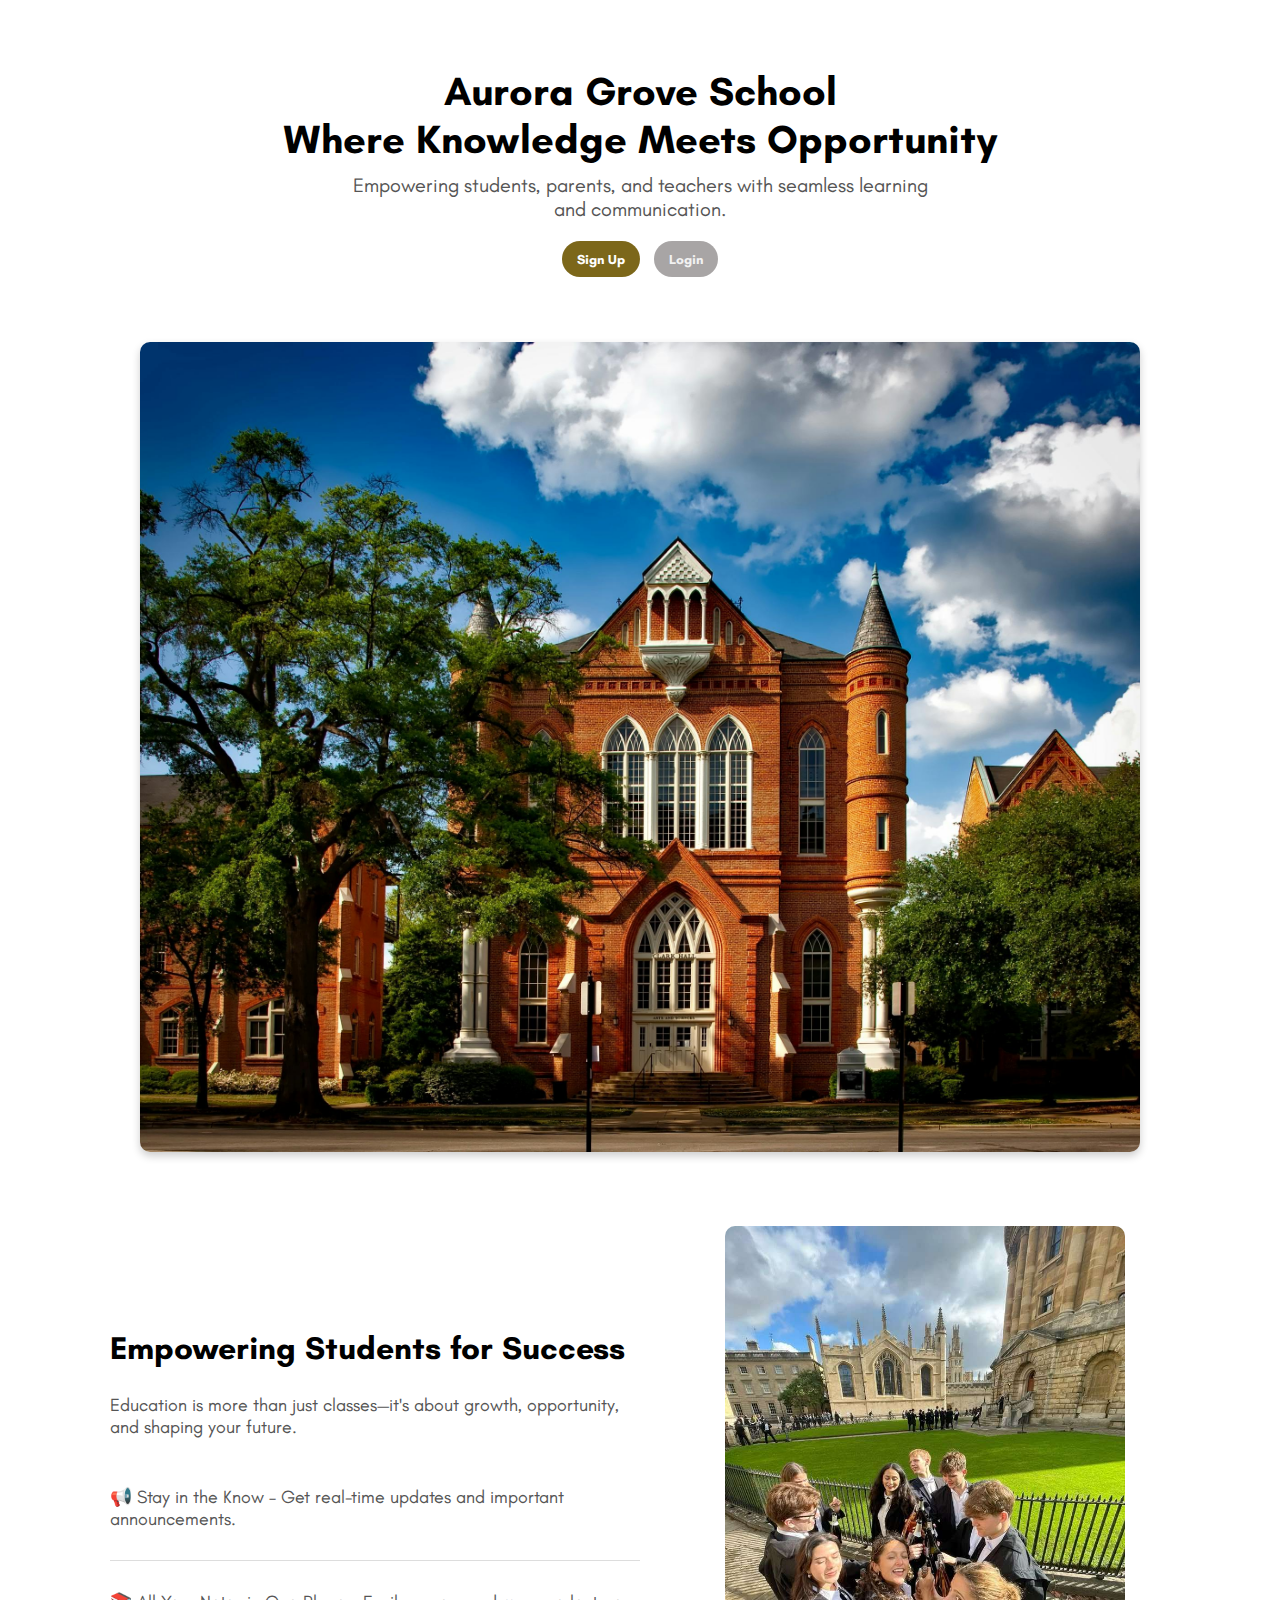
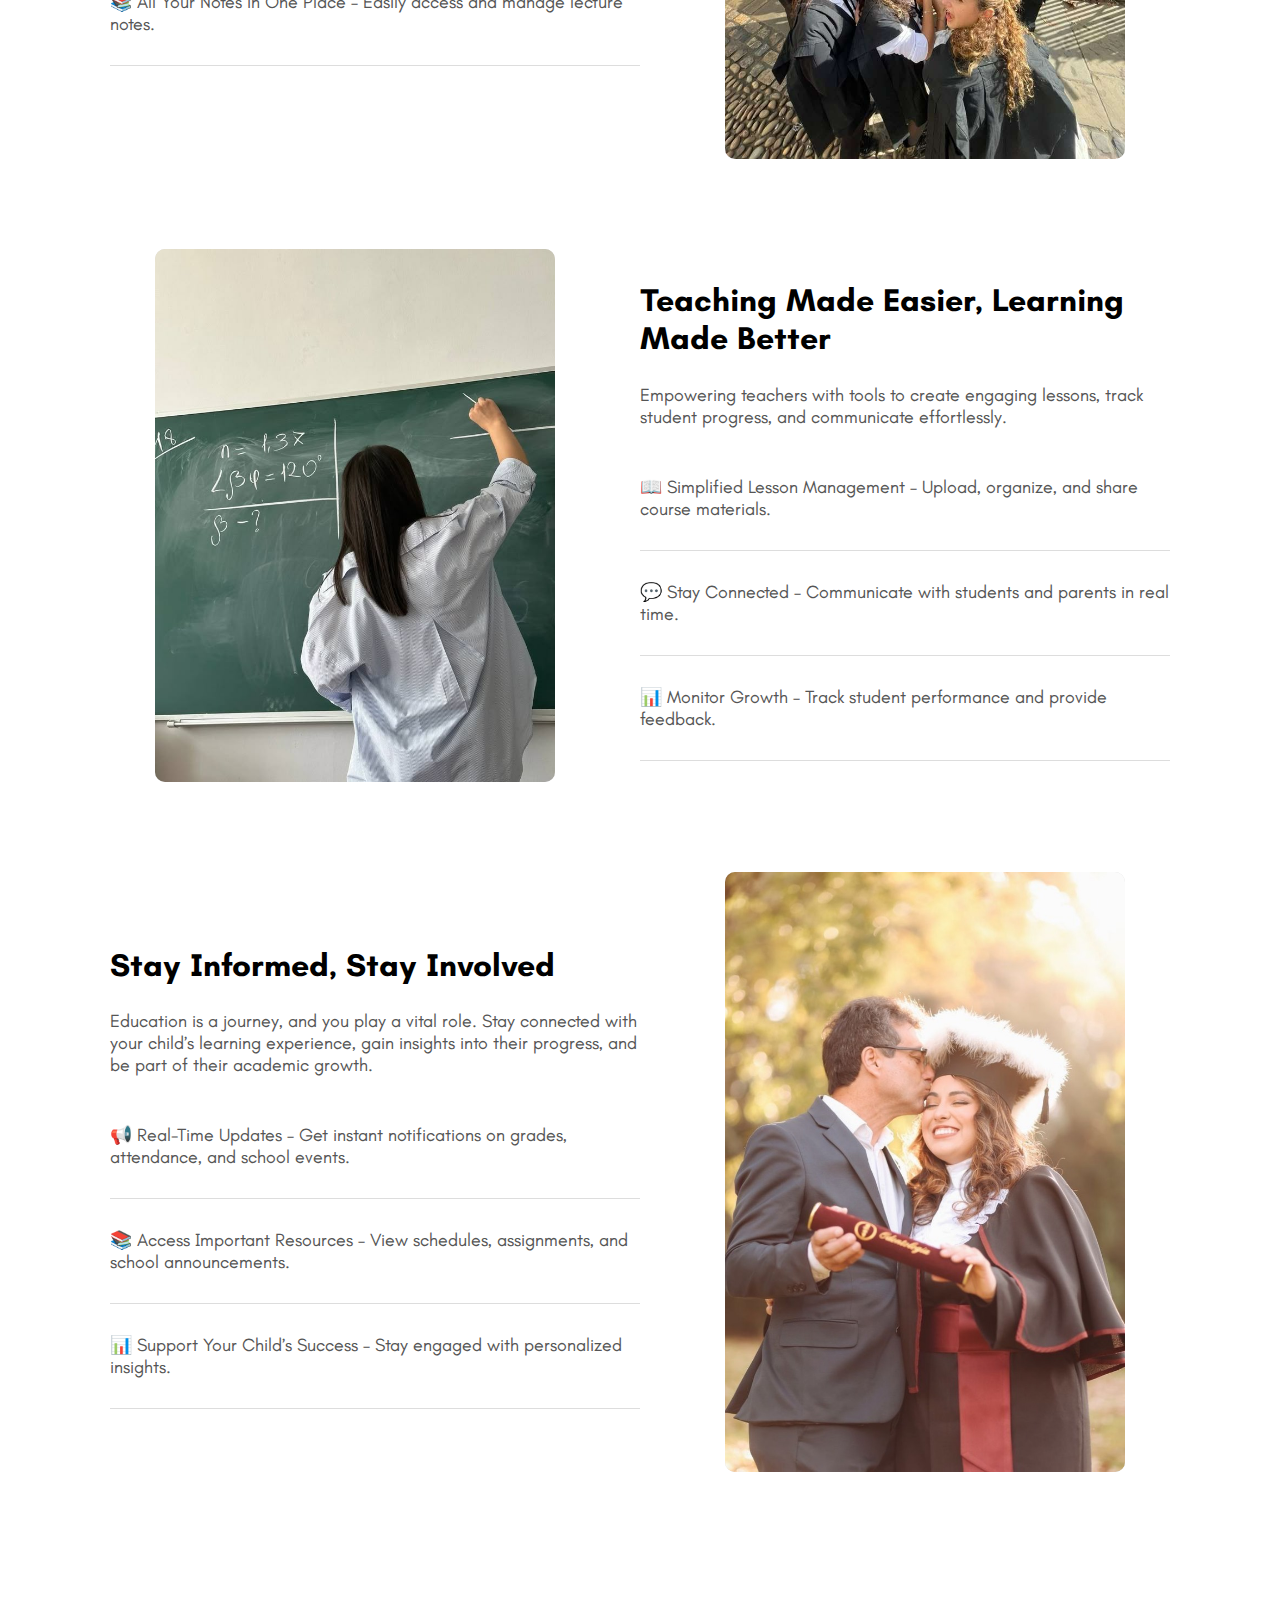
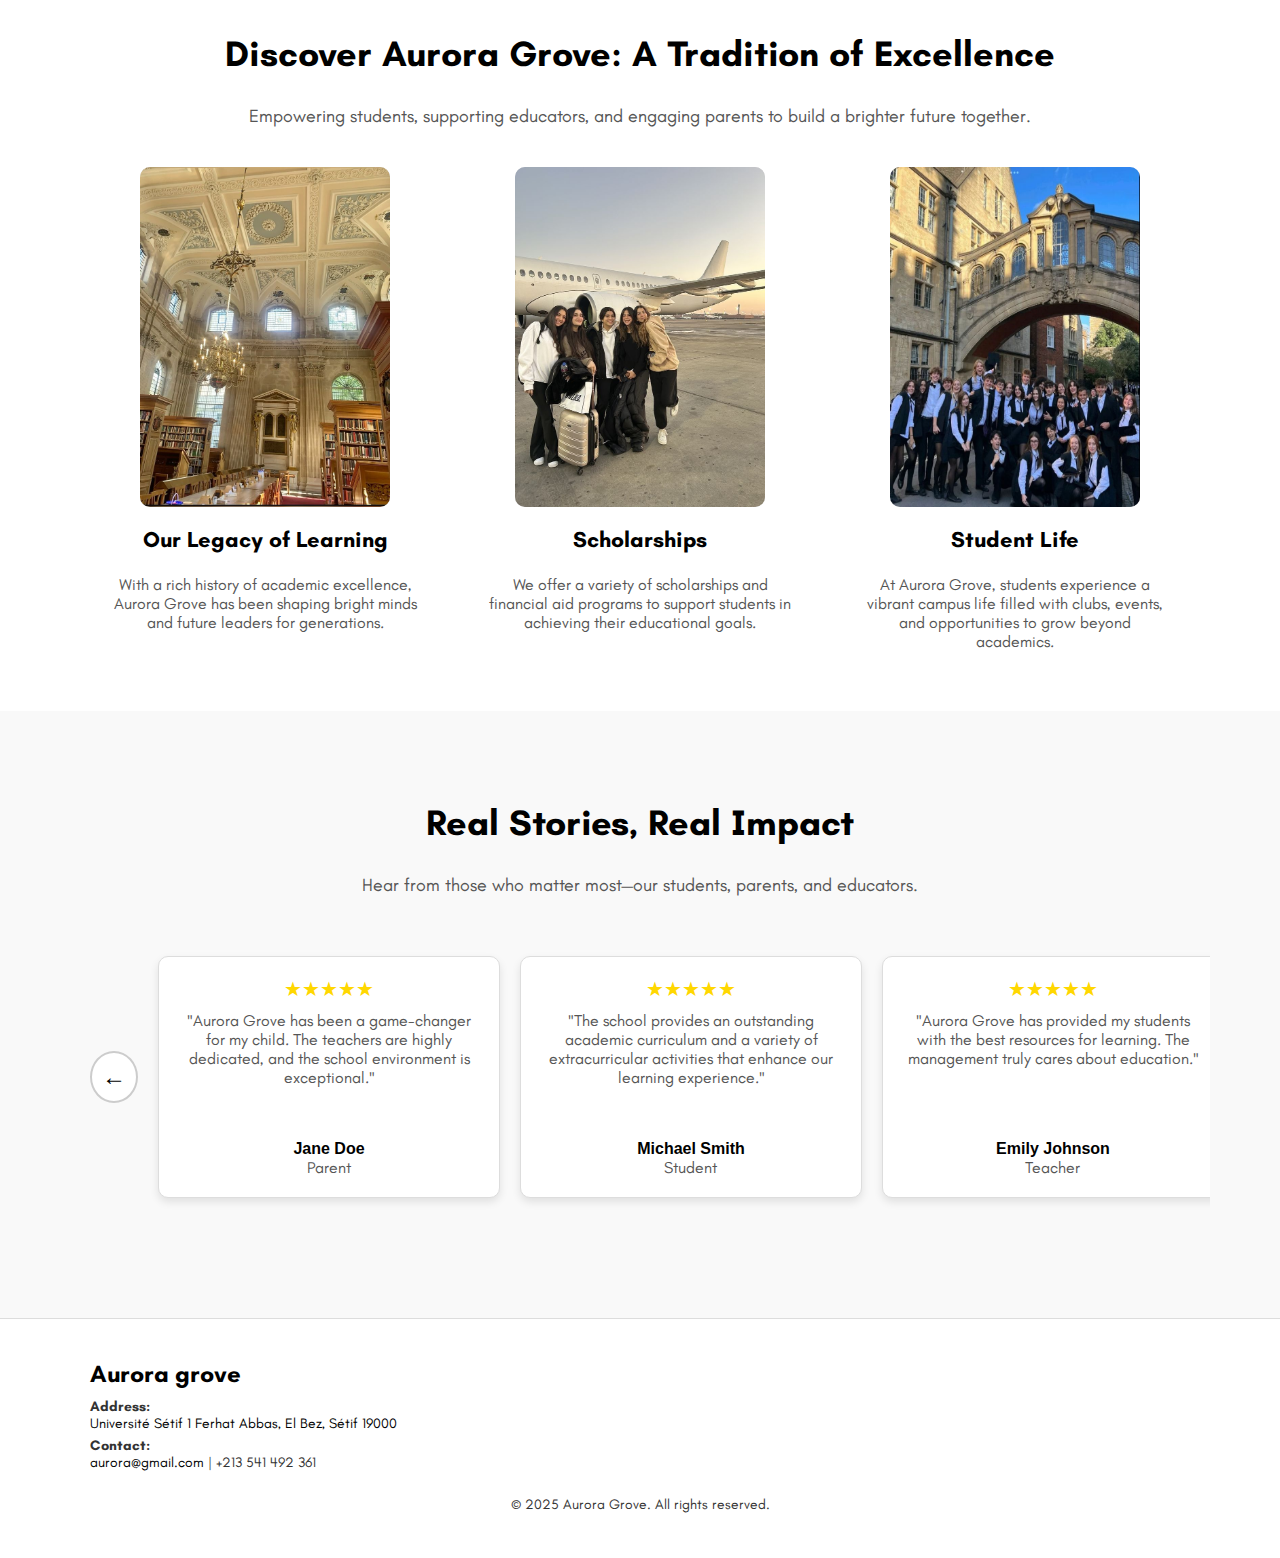
==== index.html @ b7ef1e0e "home page done" ====
<!DOCTYPE html>
<html lang="en">
<head>
    <meta charset="UTF-8">
    <meta name="viewport" content="width=device-width, initial-scale=1.0">
    <style>
        @import url('https://fonts.googleapis.com/css2?family=Teachers:ital,wght@0,400..800;1,400..800&display=swap');
    </style>
    <title>Aurora Grove University</title>
    <style>
        body {
    font-family: Arial, sans-serif;
    text-align: center;
    margin: 0;
    padding: 0;
}

.navbar {
    display: flex;
    justify-content: space-between;
    padding: 15px;
    background: #fff;
    border-bottom: 1px solid #ddd;
}

.logo {
    font-weight: bold;
}

.nav-links a {
    margin: 0 10px;
    text-decoration: none;
    color: black;
}

.hero {
    padding: 40px 20px;
}

.hero h1 {
    font-size: 40px;
    margin-bottom: 10px; 
    font-family: "Teachers", sans-serif;
}

.hero p {
    color: #555;
    font-size: 20px;
    max-width: 600px;
    margin: auto;
    font-family: "Teachers", sans-serif;
}

.buttons {
    margin-top: 15px;
}

.buttons button {
    padding: 10px 15px;
    border: none;
    cursor: pointer;
    margin: 5px;
    font-family: "Teachers", sans-serif;
    font-weight: bold;
}

.btn-primary {
    background: #7C671A;
    color: white;
    border-radius: 20px;
}

.btn-secondary {
    background: rgb(168, 165, 165);
    border: 1px solid black;
    color: #F2F2F2;
    border-radius: 20px;
}

.image-container {
    width: 80%;
    max-width: 1000px;
    margin: 20px auto;
}

.image-container img {
    width: 100%;
    height: auto;
    border-radius: 10px;
    box-shadow: 0 4px 8px rgba(0, 0, 0, 0.2);
}

/* Section Styling */

.info-section {
    display: flex;
    flex-wrap: wrap;
    justify-content: space-between;
    align-items: center;
    max-width: 1100px;
    margin: 50px auto;
    padding: 20px;
    text-align: left;
}

.teaching-section {
    display: flex;
    flex-wrap: wrap;
    justify-content: space-between;
    align-items: center;
    max-width: 1100px;
    margin: 50px auto;
    padding: 20px;
    text-align: left;
}

.involved-section {
    display: flex;
    flex-wrap: wrap;
    justify-content: space-between;
    align-items: center;
    max-width: 1100px;
    margin: 50px auto;
    padding: 20px;
    text-align: left;
}

.info-text {
    flex: 1;
    min-width: 300px;
    padding: 0 20px;
}

.teaching-text {
    flex: 1;
    min-width: 300px;
    padding: 0 20px;
}

.involved-text {
    flex: 1;
    min-width: 300px;
    padding: 0 20px;
}

.info-text h2 {
    font-size: 32px;
    font-weight: bold;
    font-family: "Teachers", sans-serif;
}

.teaching-text h2 {
    font-size: 32px;
    font-weight: bold;
    font-family: "Teachers", sans-serif;
}

.involved-text h2 {
    font-size: 32px;
    font-weight: bold;
    font-family: "Teachers", sans-serif;
}

.info-text p {
    font-size: 18px;
    color: #555;
    font-family: "Teachers", sans-serif;
}

.teaching-text p {
    font-size: 18px;
    color: #555;
    font-family: "Teachers", sans-serif;
}

.involved-text p {
    font-size: 18px;
    color: #555;
    font-family: "Teachers", sans-serif;
}

.info-links ul {
    list-style-type: none;
    padding: 0;
    font-family: "Teachers", sans-serif;
}

.teaching-links ul {
    list-style-type: none;
    padding: 0;
    font-family: "Teachers", sans-serif;
}

.involved-links ul {
    list-style-type: none;
    padding: 0;
    font-family: "Teachers", sans-serif;
}

.info-links ul li {
    font-size: 16px;
    color: black;
    padding: 12px 0;
    border-bottom: 1px solid #ddd;
}

.teaching-links ul li {
    font-size: 16px;
    color: black;
    padding: 12px 0;
    border-bottom: 1px solid #ddd;
}

.involved-links ul li {
    font-size: 16px;
    color: black;
    padding: 12px 0;
    border-bottom: 1px solid #ddd;
}





.info-image {
    flex: 1;
    min-width: 300px;
    display: flex;
    justify-content: center;
}

.teaching-image {
    flex: 1;
    min-width: 300px;
    display: flex;
    justify-content: center;
}

.involved-image {
    flex: 1;
    min-width: 300px;
    display: flex;
    justify-content: center;
}

.info-image img {
    max-width: 400px;
    width: 100%;
    height: auto;
    background: #ddd;
    border-radius: 10px;
}

.teaching-image img {
    max-width: 400px;
    width: 100%;
    height: auto;
    background: #ddd;
    border-radius: 10px;
}

.involved-image img {
    max-width: 400px;
    width: 100%;
    height: auto;
    background: #ddd;
    border-radius: 10px;
}

/* Responsive Design */
@media (max-width: 768px) {
    .info-section {
        flex-direction: column;
        text-align: center;
    }
    .teaching-section {
        flex-direction: column;
        text-align: center;
    }
    .involved-section {
        flex-direction: column;
        text-align: center;
    }
    .info-text {
        padding: 0;
    }
    .teaching-text {
        padding: 0;
    }
    .involved-text {
        padding: 0;
    }
    
}
/* Discover Section */
.discover-section {
    text-align: center;
    padding: 60px 20px;
}

.discover-section h2 {
    font-size: 36px;
    font-weight: bold;
    font-family: "Teachers", sans-serif;
}

.discover-section p {
    font-size: 18px;
    color: #555;
    font-family: "Teachers", sans-serif;
    max-width: 800px;
    margin: auto;
}

/* Cards Container */
.discover-cards {
    display: flex;
    justify-content: space-between;
    max-width: 1100px;
    margin: 40px auto 0;
    flex-wrap: wrap;
    gap: 20px;
}

/* Individual Card */
.discover-card {
    flex: 1;
    min-width: 300px;
    max-width: 350px;
    text-align: center;
    background: #fff;
}

/* Card Image */
.discover-card img {
    width: 250px;
    height: 340px;
    background: #ddd;
    border-radius: 10px;
}

/* Card Title */
.discover-card h3 {
    font-size: 22px;
    font-weight: bold;
    margin-top: 15px;
    font-family: "Teachers", sans-serif;
}

/* Card Text */
.discover-card p {
    font-size: 16px;
    color: #555;
    font-family: "Teachers", sans-serif;
    padding: 0 20px;
}

/* Responsive Design */
@media (max-width: 1024px) {
    .discover-cards {
        justify-content: center;
    }
    .discover-card {
        min-width: 250px;
        max-width: 320px;
    }
}

@media (max-width: 768px) {
    .discover-cards {
        flex-direction: column;
        align-items: center;
    }
    .discover-card {
        width: 100%;
        max-width: 350px;
    }
}
/* Testimonials Section */
.testimonials-section {
    text-align: center;
    padding: 60px 20px;
    background: #f9f9f9;
}

.testimonials-section h2 {
    font-size: 36px;
    font-weight: bold;
    font-family: "Teachers", sans-serif;
}

.testimonials-section p {
    font-size: 18px;
    color: #555;
    font-family: "Teachers", sans-serif;
    max-width: 800px;
    margin: auto;
}

/* Testimonials Container */
.testimonials-container {
    display: flex;
    align-items: center;
    justify-content: flex-start;
    gap: 20px;
    max-width: 1100px;
    margin: 40px auto;
    overflow-x: auto;
    scroll-behavior: smooth;
    padding: 20px;
    white-space: nowrap;
}

/* Testimonial Card - Ensure Same Height */
.testimonial-card {
    flex: 0 0 auto; /* Prevent cards from shrinking */
    width: 300px;
    height: 200px; /* Fixed height for all testimonials */
    display: flex;
    flex-direction: column;
    justify-content: space-between; /* Makes sure all elements are spaced evenly */
    align-items: center;
    text-align: center;
    background: white;
    padding: 20px;
    border-radius: 10px;
    box-shadow: 0 4px 8px rgba(0, 0, 0, 0.1);
    border: 1px solid #ddd;
    white-space: normal;
}

/* Stars */
.stars {
    font-size: 20px;
    color: #FFD700; /* Gold color for stars */
    margin-bottom: 10px;
}

/* Testimonial Text */
.testimonial-card p {
    flex: 1; /* Allows text to take up available space */
    font-size: 16px;
    color: #555;
    font-family: "Teachers", sans-serif;
    overflow: hidden;
    text-overflow: ellipsis;
}

/* Testimonial Info */
.testimonial-info {
    display: flex;
    align-items: center;
    justify-content: center;
    gap: 10px;
    margin-top: auto; /* Pushes the user info to the bottom */
}

/* Testimonial Profile Image */
.testimonial-info img {
    width: 50px;
    height: 50px;
    border-radius: 50%;
    object-fit: cover;
}

/* Testimonial Navigation Buttons */
.testimonial-btn {
    background: white;
    border: 2px solid #ccc;
    font-size: 24px;
    cursor: pointer;
    padding: 10px;
    border-radius: 50%;
    transition: 0.3s;
}

.testimonial-btn:hover {
    background: #ddd;
}

/* Responsive Design */
@media (max-width: 768px) {
    .testimonials-container {
        overflow-x: scroll;
        justify-content: flex-start;
    }
}
/* Footer Styling */
.footer {
    background: #fff;
    padding: 40px 20px;
    border-top: 1px solid #ddd;
}

.footer-container {
    display: flex;
    justify-content: space-between;
    align-items: center;
    max-width: 1100px;
    margin: auto;
    flex-wrap: wrap;
}

.footer-left {
    text-align: left;
}

.footer-logo {
    font-family: "Teachers", sans-serif;
    font-size: 24px;
    font-weight: bold;
    margin-bottom: 10px;
}

.footer p {
    font-size: 14px;
    color: #333;
    font-family: "Teachers", sans-serif;
    margin: 5px 0;
}

.footer a {
    color: black;
    text-decoration: none;
}

.footer a:hover {
    text-decoration: underline;
}

/* Social Media Icons */
.social-icons {
    margin-top: 10px;
}

.social-icons a {
    display: inline-block;
    margin-right: 8px;
}

.social-icons img {
    width: 24px;
    height: 24px;
}

/* Footer Links */
.footer-links {
    text-align: right;
}

.footer-links a {
    display: block;
    font-size: 16px;
    font-weight: bold;
    margin-bottom: 5px;
}

/* Copyright Section */
.footer-bottom {
    text-align: center;
    margin-top: 20px;
    font-size: 14px;
    color: #777;
}

/* Responsive Design */
@media (max-width: 768px) {
    .footer-container {
        flex-direction: column;
        text-align: center;
    }

    .footer-left, .footer-links {
        text-align: center;
        margin-bottom: 20px;
    }
}





    </style>
</head>
<body>

    

    <div class="hero">
        <h1>Aurora Grove School <br>Where Knowledge Meets Opportunity</h1>
        <p>Empowering students, parents, and teachers with seamless learning and communication.</p>
        <div class="buttons">
            <button class="btn-primary">Sign Up</button>
            <button class="btn-secondary">Login</button>
        </div>
    </div>

    <div class="image-container">
        <img src="univv.jpeg" alt="University">
    </div>

    <!-- Empowering Students Section -->
    <div class="info-section">
        <div class="info-text">
            <h2>Empowering Students for Success</h2>
            <p>Education is more than just classes—it's about growth, opportunity, and shaping your future.</p>
            <div class="info-links">
                <ul>
                    <li><p>📢 Stay in the Know – Get real-time updates and important announcements.</p></li>
                    <li><p>📚 All Your Notes in One Place – Easily access and manage lecture notes.</p></li>
                </ul>
            </div>
        </div>
        <div class="info-image">
            <img src="students.jpeg" alt="Students">
        </div>
    </div>

    <!-- Teaching Made Easier Section -->
    <div class="teaching-section">
        <div class="teaching-image">
            <img src="teacher.jpeg" alt="Teaching">
        </div>
        <div class="teaching-text">
            <h2>Teaching Made Easier, Learning Made Better</h2>
            <p>Empowering teachers with tools to create engaging lessons, track student progress, and communicate effortlessly.</p>
            <div class="teaching-links">
                <ul>
                    <li><p>📖 Simplified Lesson Management – Upload, organize, and share course materials.</p></li>
                    <li><p>💬 Stay Connected – Communicate with students and parents in real time.</p></li>
                    <li><p>📊 Monitor Growth – Track student performance and provide feedback.</p></li>
                </ul>
            </div>
        </div>
    </div>

    <!-- Stay Informed, Stay Involved Section -->
    <div class="involved-section">
        <div class="involved-text">
            <h2>Stay Informed, Stay Involved</h2>
            <p>Education is a journey, and you play a vital role. Stay connected with your child’s learning experience, gain insights into their progress, and be part of their academic growth.</p>
            <div class="involved-links">
                <ul>
                    <li><p>📢 Real-Time Updates – Get instant notifications on grades, attendance, and school events.</p></li>
                    <li><p>📚 Access Important Resources – View schedules, assignments, and school announcements.</p></li>
                    <li><p>📊 Support Your Child’s Success – Stay engaged with personalized insights.</p></li>
                </ul>
            </div>
        </div>
        <div class="involved-image">
            <img src="parent.jpeg" alt="Stay Informed">
        </div>
    </div>
    <!-- Discover Aurora Grove Section -->
    <div class="discover-section">
        <h2>Discover Aurora Grove: A Tradition of Excellence</h2>
        <p>Empowering students, supporting educators, and engaging parents to build a brighter future together.</p>
        
        <div class="discover-cards">
            <div class="discover-card">
                <img src="legacy.jpeg" alt="Our Legacy of Learning">
                <h3>Our Legacy of Learning</h3>
                <p>With a rich history of academic excellence, Aurora Grove has been shaping bright minds and future leaders for generations.</p>
            </div>

            <div class="discover-card">
                <img src="scholarship.jpeg" alt="Scholarships">
                <h3>Scholarships</h3>
                <p>We offer a variety of scholarships and financial aid programs to support students in achieving their educational goals.</p>
            </div>

            <div class="discover-card">
                <img src="student_life.jpeg" alt="Student Life">
                <h3>Student Life</h3>
                <p>At Aurora Grove, students experience a vibrant campus life filled with clubs, events, and opportunities to grow beyond academics.</p>
            </div>
        </div>
    </div>
   
    <!-- Customer Testimonials Section -->
<div class="testimonials-section">
    <h2>Real Stories, Real Impact</h2>
    <p>Hear from those who matter most—our students, parents, and educators.</p>

    <div class="testimonials-container">
        <button class="testimonial-btn left" onclick="prevTestimonial()">&#8592;</button>

        <div class="testimonial-card">
            <div class="stars">★★★★★</div>
            <p>"Aurora Grove has been a game-changer for my child. The teachers are highly dedicated, and the school environment is exceptional."</p>
            <div class="testimonial-info">
                
                <div>
                    <strong>Jane Doe</strong>
                    <p>Parent</p>
                </div>
            </div>
        </div>

        <div class="testimonial-card">
            <div class="stars">★★★★★</div>
            <p>"The school provides an outstanding academic curriculum and a variety of extracurricular activities that enhance our learning experience."</p>
            <div class="testimonial-info">
                
                <div>
                    <strong>Michael Smith</strong>
                    <p>Student</p>
                </div>
            </div>
        </div>

        <div class="testimonial-card">
            <div class="stars">★★★★★</div>
            <p>"Aurora Grove has provided my students with the best resources for learning. The management truly cares about education."</p>
            <div class="testimonial-info">
                
                <div>
                    <strong>Emily Johnson</strong>
                    <p>Teacher</p>
                </div>
            </div>
        </div>

        <div class="testimonial-card">
            <div class="stars">★★★★★</div>
            <p>"I love how this school encourages creativity and provides opportunities for students to explore new skills."</p>
            <div class="testimonial-info">
                
                <div>
                    <strong>Chris Evans</strong>
                    <p>Student</p>
                </div>
            </div>
        </div>

        <div class="testimonial-card">
            <div class="stars">★★★★★</div>
            <p>"Enrolling my kids in Aurora Grove was the best decision. The academic excellence and values they instill are commendable."</p>
            <div class="testimonial-info">
                
                <div>
                    <strong>Sarah Miller</strong>
                    <p>Parent</p>
                </div>
            </div>
        </div>

        <div class="testimonial-card">
            <div class="stars">★★★★★</div>
            <p>"Aurora Grove provides a balanced learning environment with top-notch technology and dedicated teachers."</p>
            <div class="testimonial-info">
                
                <div>
                    <strong>David Brown</strong>
                    <p>IT Teacher</p>
                </div>
            </div>
        </div>

        <button class="testimonial-btn right" onclick="nextTestimonial()">&#8594;</button>
    </div>
</div>

</div>
<!-- Footer Section -->
<footer class="footer">
    <div class="footer-container">
        <!-- Left Side (Logo, Address, Contact) -->
        <div class="footer-left">
            <div class="footer-logo">Aurora grove</div>
            <p><strong>Address:</strong><br><a href="https://www.google.com/maps/dir//El+Bez,+Sétif+19000/@36.1961094,5.277315,12z/data=!4m8!4m7!1m0!1m5!1m1!1s0x12f33e4f3fe02cdf:0x1dc93d8ec5f1cf93!2m2!1d5.3597161!2d36.1961376?entry=ttu&g_ep=EgoyMDI1MDMxMC4wIKXMDSoASAFQAw%3D%3D">Université Sétif 1 Ferhat Abbas, El Bez, Sétif 19000</a></p>
            <p><strong>Contact:</strong><br><a href="aurora@gmail.com">aurora@gmail.com</a> | +213 541 492 361</p>
            
            
        </div>

        
    </div>

    <!-- Copyright -->
    <div class="footer-bottom">
        <p>© 2025 Aurora Grove. All rights reserved.</p>
    </div>
</footer>


 <script src="index.js"></script>
</body>
</html>
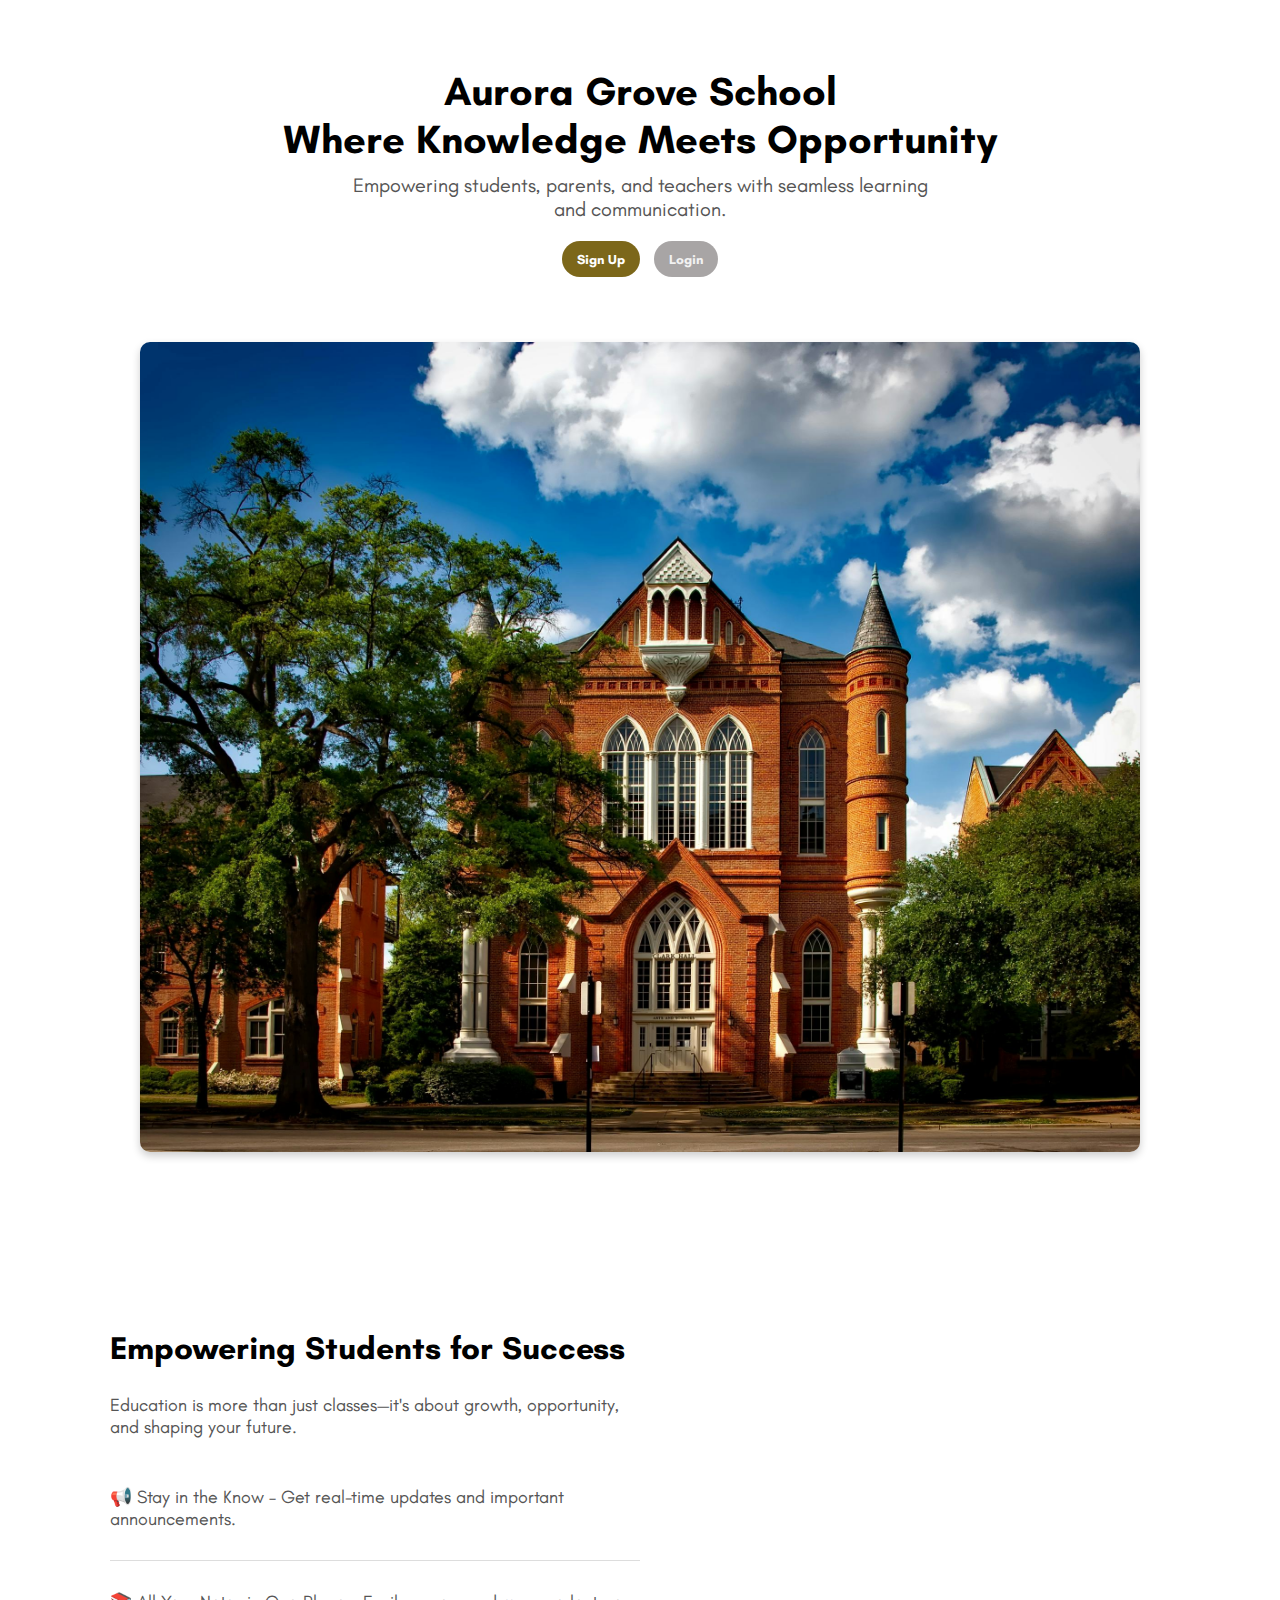
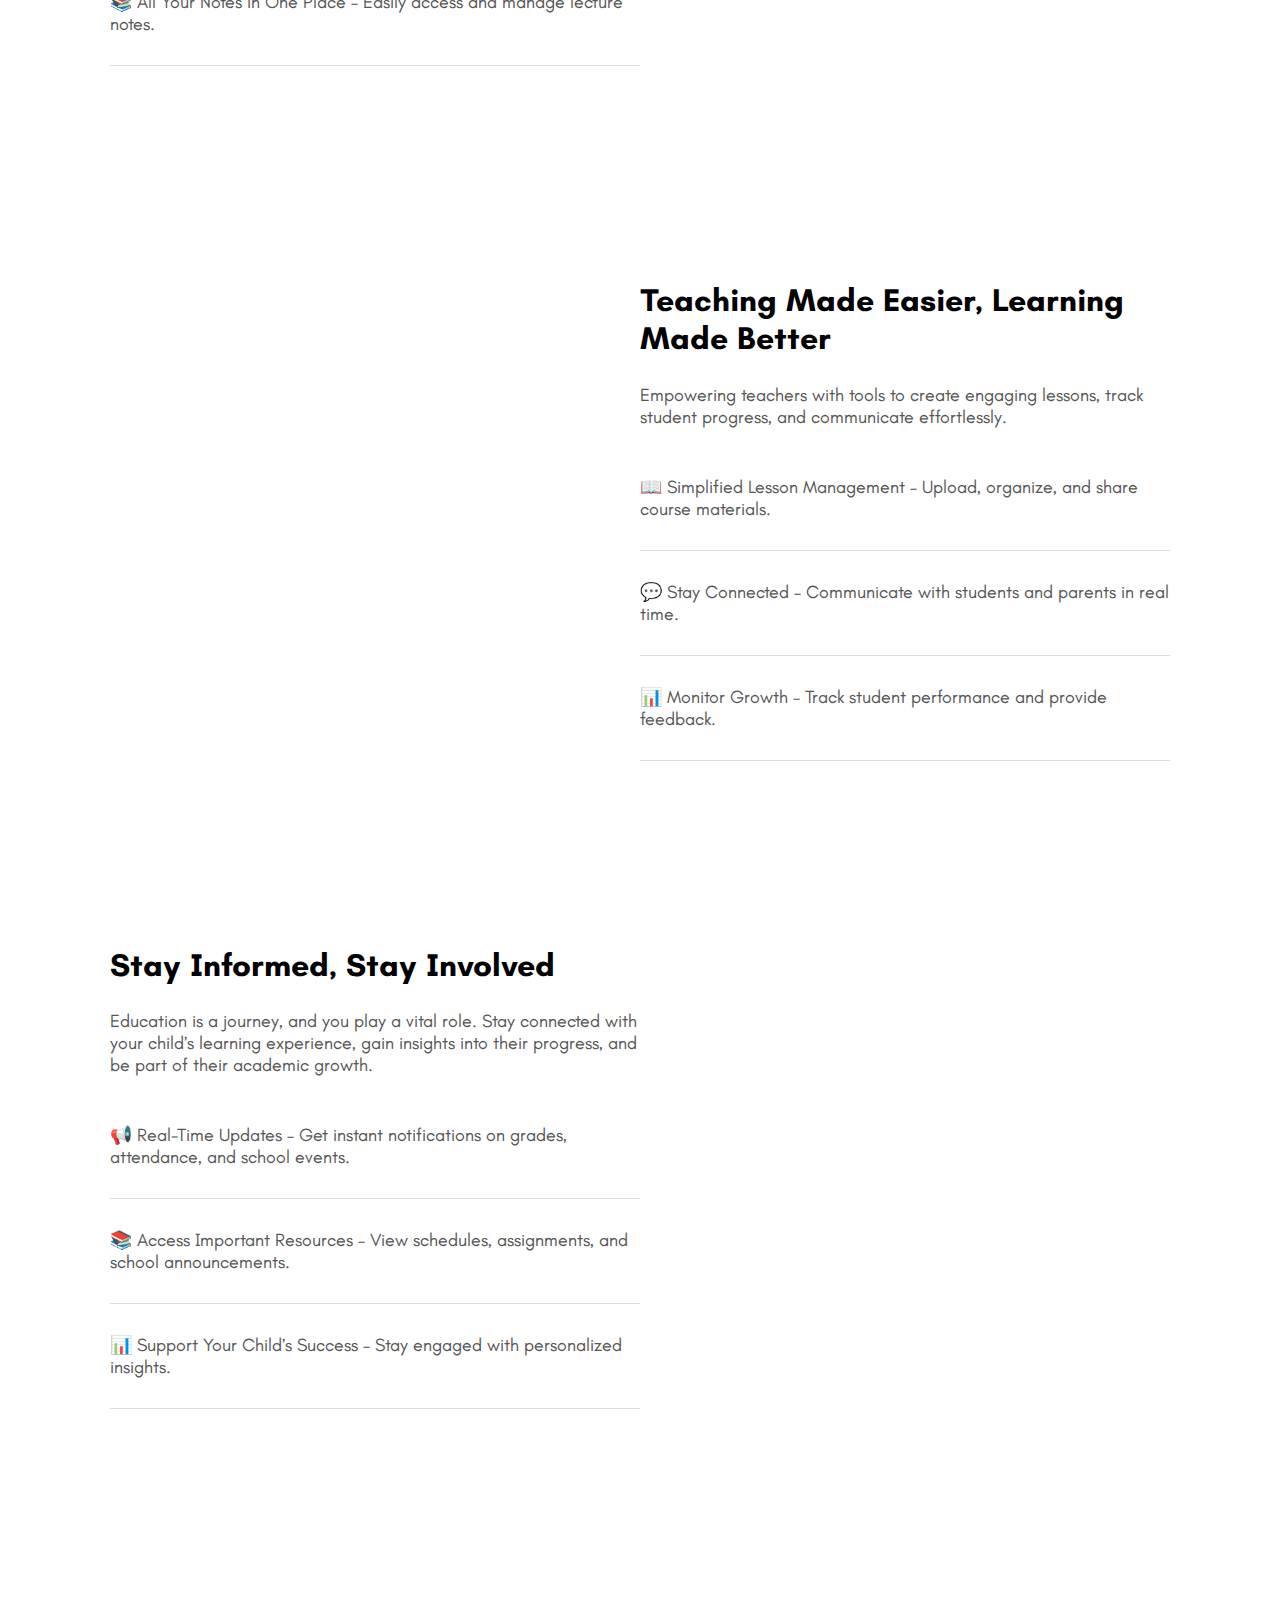
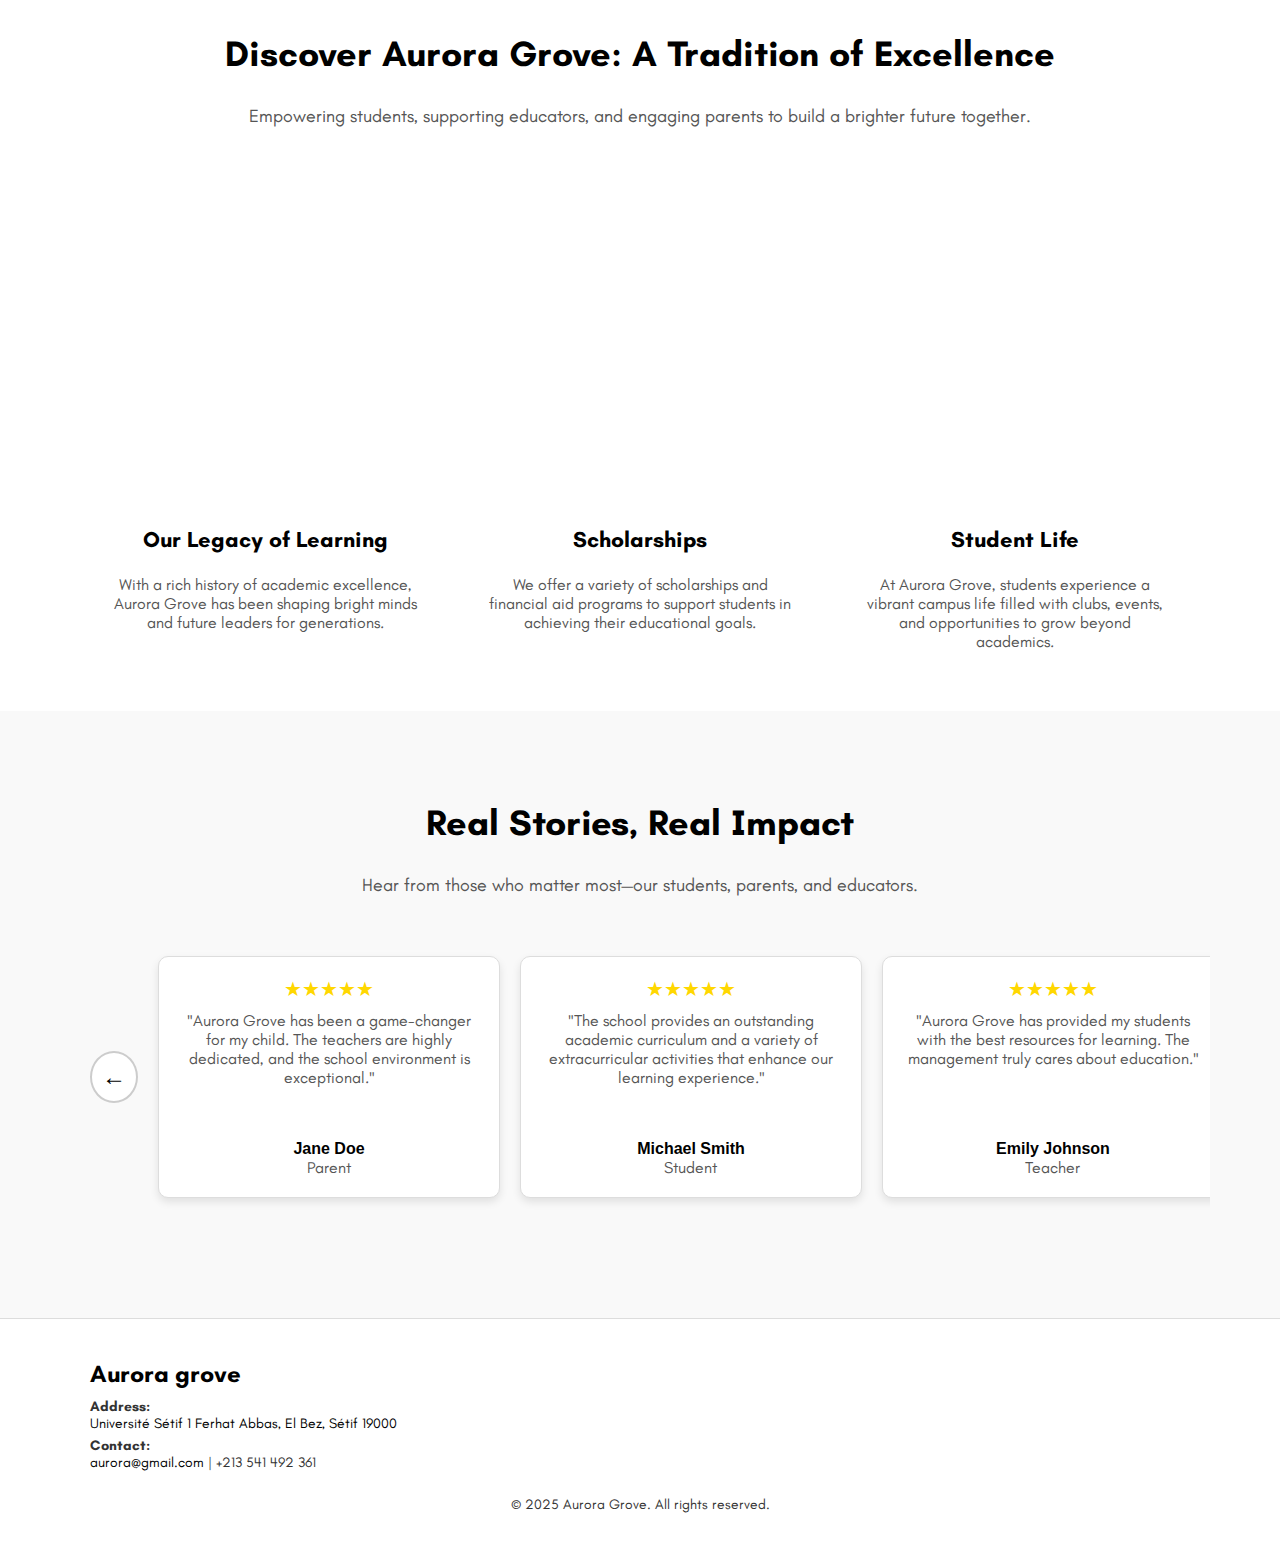
==== commit 5fe3035b: "adding scrolling animations" ====
--- a/index.html
+++ b/index.html
@@ -575,9 +575,18 @@
         margin-bottom: 20px;
     }
 }
-
-
-
+/* Initial Hidden State */
+.scroll-animation {
+    opacity: 0;
+    transform: translateY(50px);
+    transition: opacity 0.8s ease-out, transform 0.8s ease-out;
+}
+
+/* When the image enters the viewport */
+.scroll-animation.active {
+    opacity: 1;
+    transform: translateY(0);
+}
 
 
     </style>
@@ -596,7 +605,7 @@
     </div>
 
     <div class="image-container">
-        <img src="univv.jpeg" alt="University">
+        <img src="univv.jpeg" alt="University" class="scroll-animation">
     </div>
 
     <!-- Empowering Students Section -->
@@ -612,14 +621,14 @@
             </div>
         </div>
         <div class="info-image">
-            <img src="students.jpeg" alt="Students">
+            <img src="students.jpeg" alt="Students" class="scroll-animation">
         </div>
     </div>
 
     <!-- Teaching Made Easier Section -->
     <div class="teaching-section">
         <div class="teaching-image">
-            <img src="teacher.jpeg" alt="Teaching">
+            <img src="teacher.jpeg" alt="Teaching" class="scroll-animation">
         </div>
         <div class="teaching-text">
             <h2>Teaching Made Easier, Learning Made Better</h2>
@@ -648,7 +657,7 @@
             </div>
         </div>
         <div class="involved-image">
-            <img src="parent.jpeg" alt="Stay Informed">
+            <img src="parent.jpeg" alt="Stay Informed" class="scroll-animation">
         </div>
     </div>
     <!-- Discover Aurora Grove Section -->
@@ -658,19 +667,19 @@
         
         <div class="discover-cards">
             <div class="discover-card">
-                <img src="legacy.jpeg" alt="Our Legacy of Learning">
+                <img src="legacy.jpeg" alt="Our Legacy of Learning" class="scroll-animation">
                 <h3>Our Legacy of Learning</h3>
                 <p>With a rich history of academic excellence, Aurora Grove has been shaping bright minds and future leaders for generations.</p>
             </div>
 
             <div class="discover-card">
-                <img src="scholarship.jpeg" alt="Scholarships">
+                <img src="scholarship.jpeg" alt="Scholarships" class="scroll-animation">
                 <h3>Scholarships</h3>
                 <p>We offer a variety of scholarships and financial aid programs to support students in achieving their educational goals.</p>
             </div>
 
             <div class="discover-card">
-                <img src="student_life.jpeg" alt="Student Life">
+                <img src="student_life.jpeg" alt="Student Life" class="scroll-animation">
                 <h3>Student Life</h3>
                 <p>At Aurora Grove, students experience a vibrant campus life filled with clubs, events, and opportunities to grow beyond academics.</p>
             </div>
